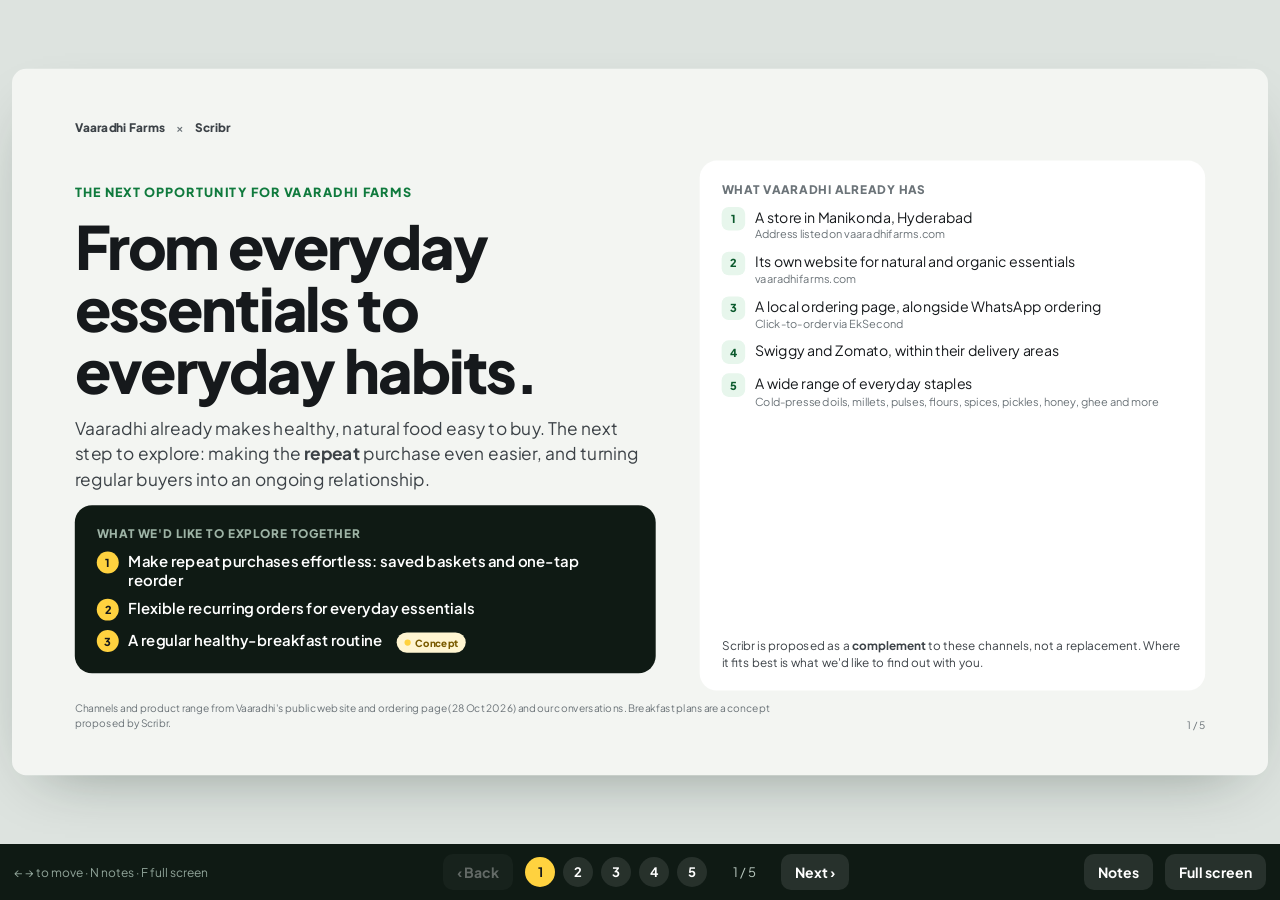
==== slides.html @ 8c6b2f8d "Phase 6: five-slide presentation - slides.html: five slides (next opportunity, repeat ordering, brea" ====
<!doctype html>
<html lang="en">
<head>
<meta charset="utf-8">
<meta name="viewport" content="width=device-width, initial-scale=1">
<meta name="robots" content="noindex, nofollow">
<title>Scribr × Vaaradhi Farms · Discussion</title>
<link rel="preconnect" href="https://fonts.googleapis.com">
<link rel="preconnect" href="https://fonts.gstatic.com" crossorigin>
<link rel="stylesheet" href="https://fonts.googleapis.com/css2?family=Plus+Jakarta+Sans:wght@400;500;600;700;800&display=swap">
<style>
:root{
  --brand:#0F7A3D; --brand-2:#139A4E; --brand-soft:#E7F6EC; --brand-ink:#0B5A2D;
  --ink:#16191C; --ink-2:#3C4247; --muted:#6B7378; --line:#E3E7EA; --bg:#F3F5F2; --card:#FFFFFF;
  --yellow:#FFD23F; --yellow-soft:#FFF5D1; --amber:#7A5B00; --dark:#0F1A14; --grey-soft:#ECEEF0;
  --ui:"Plus Jakarta Sans", system-ui, -apple-system, "Segoe UI", Roboto, sans-serif;
  color-scheme:light;
}
*{box-sizing:border-box}
html,body{margin:0;height:100%}
body{background:#DDE3DF;color:var(--ink);font-family:var(--ui);-webkit-font-smoothing:antialiased;overflow:hidden}
button{font:inherit;cursor:pointer}
button:focus-visible,a:focus-visible{outline:3px solid var(--brand-2);outline-offset:2px}

/* stage: designed at 1600 x 900 and scaled to fit the window */
.viewport{position:fixed;inset:0 0 56px 0;overflow:hidden}
/* centred from its midpoint, then scaled, so it fits windows smaller than the 1600x900 design */
.stage{width:1600px;height:900px;position:absolute;left:50%;top:50%;transform-origin:center center}
.slide{position:absolute;inset:0;background:var(--bg);border-radius:18px;overflow:hidden;padding:64px 80px 56px;display:none;flex-direction:column;box-shadow:0 30px 80px -40px rgba(10,30,20,.45)}
.slide.on{display:flex}
.slide h1,.slide h2{margin:0;letter-spacing:-.03em;line-height:1.04}
.slide h1{font-size:76px;font-weight:800}
.slide h2{font-size:52px;font-weight:800}
.eyebrow{font-size:16px;font-weight:800;letter-spacing:.08em;text-transform:uppercase;color:var(--brand)}
.lede{font-size:22px;line-height:1.5;color:var(--ink-2);margin:18px 0 0;max-width:60ch}
.foot{margin-top:auto;padding-top:14px;display:flex;justify-content:space-between;align-items:flex-end;gap:20px;font-size:13px;color:var(--muted)}
.foot .src{max-width:90ch;line-height:1.45}
.brandrow{display:flex;align-items:center;gap:14px;font-weight:800;font-size:15px;color:var(--ink-2)}
.brandrow img{height:34px;width:auto}
.brandrow .x{color:var(--muted);font-weight:600}

/* labels that separate what is working, sample and proposed */
.legend{display:flex;gap:8px;flex-wrap:wrap}
.lab{display:inline-flex;align-items:center;gap:6px;font-size:12.5px;font-weight:800;padding:5px 10px;border-radius:999px;white-space:nowrap}
.lab::before{content:"";width:8px;height:8px;border-radius:50%}
.lab.work{background:var(--brand-soft);color:var(--brand-ink)} .lab.work::before{background:var(--brand)}
.lab.sample{background:var(--grey-soft);color:#4B5359} .lab.sample::before{background:#8A9196}
.lab.prop{background:var(--yellow-soft);color:var(--amber)} .lab.prop::before{background:var(--yellow)}

/* phone screenshots */
.phones{display:flex;gap:26px;align-items:flex-start}
.ph{margin:0;display:flex;flex-direction:column;gap:12px;align-items:center}
.ph .frame{background:#0E1110;border-radius:34px;padding:8px;box-shadow:0 24px 50px -28px rgba(10,20,14,.6)}
.ph img{display:block;border-radius:27px;background:#fff}
.ph figcaption{text-align:center;max-width:250px}
.ph figcaption b{display:block;font-size:17px;font-weight:800}
.ph figcaption span{font-size:14px;color:var(--ink-2);line-height:1.4}

/* slide 1 */
.s1{display:grid;grid-template-columns:1.15fr 1fr;gap:56px;margin-top:34px;flex:1;min-height:0}
.has{background:var(--card);border-radius:22px;padding:26px 28px;display:flex;flex-direction:column;gap:14px}
.has h3,.opp h3{margin:0;font-size:15px;font-weight:800;letter-spacing:.07em;text-transform:uppercase;color:var(--muted)}
.has ul{margin:0;padding:0;list-style:none;display:flex;flex-direction:column;gap:12px}
.has li{display:flex;gap:12px;font-size:18px;line-height:1.4}
.has li i{flex:none;width:30px;height:30px;border-radius:9px;background:var(--brand-soft);color:var(--brand-ink);display:grid;place-items:center;font-style:normal;font-weight:800;font-size:14px}
.has small{display:block;color:var(--muted);font-size:14px}
.opp{background:var(--dark);color:#fff;border-radius:22px;padding:26px 28px;display:flex;flex-direction:column;gap:14px;margin-top:16px}
.opp h3{color:#9DB3A5}
.opp ol{margin:0;padding:0;list-style:none;display:flex;flex-direction:column;gap:12px;counter-reset:o}
.opp li{counter-increment:o;display:flex;gap:12px;align-items:baseline;font-size:19px;font-weight:600}
.opp li::before{content:counter(o);flex:none;width:28px;height:28px;border-radius:50%;background:var(--yellow);color:var(--ink);display:grid;place-items:center;font-weight:800;font-size:14px}
.opp li .lab{margin-left:6px}

/* slide 2 + 4 */
.s2{display:grid;grid-template-columns:330px 1fr;gap:44px;margin-top:30px;flex:1;min-height:0}
.points{display:flex;flex-direction:column;gap:18px}
.pt b{display:block;font-size:20px;font-weight:800}
.pt span{font-size:16.5px;color:var(--ink-2);line-height:1.45}
.split{display:grid;grid-template-columns:1fr;gap:10px;margin-top:4px}
.split div{border-radius:16px;padding:12px 16px;font-size:15px;line-height:1.4}
.split b{display:block;font-size:16.5px;margin-bottom:4px}
.split .conf{background:var(--brand-soft);color:var(--brand-ink)}
.split .intr{background:var(--yellow-soft);color:var(--amber)}

/* slide 3 */
.s3{display:grid;grid-template-columns:1fr 580px;gap:40px;margin-top:28px;flex:1;min-height:0}
.concepts{display:grid;grid-template-columns:1fr 1fr;gap:14px}
.cc{background:var(--card);border-radius:20px;padding:20px 22px;display:flex;flex-direction:column;gap:8px}
.cc b{font-size:22px;font-weight:800;letter-spacing:-.01em}
.cc p{margin:0;font-size:16px;color:var(--ink-2);line-height:1.4}
.cc .chips{display:flex;gap:6px;flex-wrap:wrap;margin-top:auto}
.chip{font-size:12.5px;font-weight:800;padding:4px 9px;border-radius:999px;background:var(--brand-soft);color:var(--brand-ink)}
.chip.b{background:#EAF1FF;color:#2563EB}
.tbc{margin-top:16px;background:var(--yellow-soft);border-radius:18px;padding:16px 20px}
.tbc > b{display:block;font-size:15px;color:var(--amber);font-weight:800;margin-bottom:8px}
.tbc .chips{display:flex;gap:6px;flex-wrap:wrap}
.tbc .chip{background:#fff;color:var(--amber)}
.tbc p{margin:10px 0 0;font-size:15px;color:#5C4A12;line-height:1.45}

/* slide 5 */
.s5{display:grid;grid-template-columns:1fr 1fr;gap:36px;margin-top:28px}
.pilot{background:var(--card);border-radius:22px;padding:24px 26px;display:flex;flex-direction:column;gap:16px}
.size{display:flex;gap:12px;align-items:stretch}
.size div{flex:1;background:var(--yellow-soft);border-radius:16px;padding:14px 16px}
.size b{display:block;font-size:34px;font-weight:800;letter-spacing:-.02em;color:var(--ink)}
.size span{font-size:14px;color:var(--amber);font-weight:700}
.steps{margin:0;padding:0;list-style:none;display:grid;grid-template-columns:1fr 1fr;gap:10px}
.steps li{background:var(--bg);border-radius:14px;padding:12px 14px;font-size:15px;line-height:1.4}
.steps li b{display:block;font-size:16px;margin-bottom:2px}
.measure{background:var(--card);border-radius:22px;padding:24px 26px}
.measure ul{margin:12px 0 0;padding:0;list-style:none;display:grid;grid-template-columns:1fr 1fr;gap:10px 18px}
.measure li{font-size:17px;display:flex;gap:10px;align-items:baseline}
.measure li::before{content:"";flex:none;width:9px;height:9px;border-radius:3px;background:var(--brand);transform:translateY(-2px)}
.measure h3{margin:0;font-size:15px;font-weight:800;letter-spacing:.07em;text-transform:uppercase;color:var(--muted)}
.ask{margin-top:24px;background:var(--dark);color:#fff;border-radius:22px;padding:26px 30px;display:flex;justify-content:space-between;align-items:center;gap:30px}
.ask p{margin:0;font-size:27px;font-weight:700;line-height:1.3;letter-spacing:-.01em;max-width:44ch}
.ask .who{flex:none;text-align:right;font-size:15px;color:#B9C8BF;line-height:1.5}
.ask .who b{display:block;color:#fff;font-size:18px}

/* controls */
.controls{position:fixed;left:0;right:0;bottom:0;height:56px;display:flex;align-items:center;justify-content:center;gap:12px;background:#0F1A14;color:#fff;padding:0 14px}
.controls button{background:rgba(255,255,255,.1);color:#fff;border:0;border-radius:10px;padding:9px 14px;font-weight:700;font-size:14px}
.controls button:disabled{opacity:.35;cursor:default}
.dots{display:flex;gap:8px}
.dots button{width:30px;height:30px;padding:0;border-radius:50%;font-size:13px}
.dots button[aria-current="true"]{background:var(--yellow);color:var(--ink)}
.count{font-size:13px;color:#B9C8BF;min-width:50px;text-align:center}
.spacer{flex:1}
.hint{font-size:12px;color:#8FA398}

/* presenter notes */
.notes{display:none}
.notespanel{position:fixed;right:14px;bottom:70px;width:min(460px,calc(100vw - 28px));max-height:calc(100vh - 100px);overflow:auto;background:#fff;color:var(--ink);border-radius:16px;padding:18px 20px;box-shadow:0 24px 60px -20px rgba(0,0,0,.5);font-size:14.5px;line-height:1.5;z-index:10}
.notespanel h4{margin:0 0 8px;font-size:12px;letter-spacing:.08em;text-transform:uppercase;color:var(--muted)}
.notespanel ul{margin:0;padding-left:18px;display:flex;flex-direction:column;gap:6px}
@media (prefers-reduced-motion: reduce){*{transition:none!important;animation:none!important}}
</style>
</head>
<body>
<div class="viewport" id="viewport"><div class="stage" id="stage">

<!-- ============ 1 ============ -->
<section class="slide" data-title="The next opportunity for Vaaradhi Farms" aria-label="Slide 1">
  <div class="brandrow" data-brand><span data-logo>Vaaradhi Farms</span><span class="x">×</span><span>Scribr</span></div>
  <div class="s1">
    <div>
      <div class="eyebrow" style="margin-top:30px">The next opportunity for Vaaradhi Farms</div>
      <h1 style="margin-top:18px">From everyday essentials to everyday habits.</h1>
      <p class="lede">Vaaradhi already makes healthy, natural food easy to buy. The next step to explore: making the <b>repeat</b> purchase even easier, and turning regular buyers into an ongoing relationship.</p>
      <div class="opp">
        <h3>What we'd like to explore together</h3>
        <ol>
          <li>Make repeat purchases effortless: saved baskets and one-tap reorder</li>
          <li>Flexible recurring orders for everyday essentials</li>
          <li>A regular healthy-breakfast routine <span class="lab prop">Concept</span></li>
        </ol>
      </div>
    </div>
    <div class="has">
      <h3>What Vaaradhi already has</h3>
      <ul>
        <li><i>1</i><div>A store in Manikonda, Hyderabad<small>Address listed on vaaradhifarms.com</small></div></li>
        <li><i>2</i><div>Its own website for natural and organic essentials<small>vaaradhifarms.com</small></div></li>
        <li><i>3</i><div>A local ordering page, alongside WhatsApp ordering<small>Click-to-order via EkSecond</small></div></li>
        <li><i>4</i><div>Swiggy and Zomato, within their delivery areas</div></li>
        <li><i>5</i><div>A wide range of everyday staples<small>Cold-pressed oils, millets, pulses, flours, spices, pickles, honey, ghee and more</small></div></li>
      </ul>
      <p style="margin:auto 0 0;font-size:15px;color:var(--ink-2);line-height:1.45">Scribr is proposed as a <b>complement</b> to these channels, not a replacement. Where it fits best is what we'd like to find out with you.</p>
    </div>
  </div>
  <div class="foot"><span class="src">Channels and product range from Vaaradhi's public website and ordering page (28 Oct 2026) and our conversations. Breakfast plans are a concept proposed by Scribr.</span><span>1 / 5</span></div>
  <aside class="notes"><ul>
    <li>Open by acknowledging what Vaaradhi has built: store, website, ordering page, WhatsApp, Swiggy and Zomato.</li>
    <li>Position Scribr as an add-on for <b>repeat</b> buying. Don't criticise any existing channel.</li>
    <li>Say the breakfast idea is ours, to be validated with them. Ask early: "Do customers ask for regular breakfast today?"</li>
  </ul></aside>
</section>

<!-- ============ 2 ============ -->
<section class="slide" data-title="Make repeat ordering effortless" aria-label="Slide 2">
  <div style="display:flex;justify-content:space-between;align-items:flex-start;gap:20px">
    <div><div class="eyebrow">Customer experience</div><h2 style="margin-top:12px">Make repeat ordering effortless.</h2></div>
    <div class="legend"><span class="lab work">Working in the demo</span><span class="lab sample">Sample data</span></div>
  </div>
  <div class="s2">
    <div class="points">
      <div class="pt"><b>Shop the real catalogue</b><span>50 Vaaradhi products with names and prices from its ordering page, plus search and categories.</span></div>
      <div class="pt"><b>Save a basket, reorder in one tap</b><span>Customers save their usual basket or repeat a past order, and change quantities before checkout.</span></div>
      <div class="pt"><b>Flexible recurring orders</b><span>Daily, alternate days, chosen weekdays, weekly or every 2 weeks, for eligible essentials.</span></div>
      <div class="pt"><b>Customers stay in control</b><span>Skip a date, pause, change quantity or cancel. Changes close at a cutoff the evening before (9 PM, provisional).</span></div>
    </div>
    <div class="phones">
      <figure class="ph"><div class="frame"><img src="assets/slides/c-home.png" width="230" height="498" alt="Customer home screen with Healthy Meal Plans, Shop Groceries and Order Again"></div><figcaption><b>Home</b><span>Shop, order again, or explore breakfast</span></figcaption></figure>
      <figure class="ph"><div class="frame"><img src="assets/slides/c-baskets.png" width="230" height="498" alt="Saved baskets and previous orders with reorder buttons"></div><figcaption><b>Order again</b><span>Saved baskets and one-tap reorder</span></figcaption></figure>
      <figure class="ph"><div class="frame"><img src="assets/slides/c-subscribe.png" width="230" height="498" alt="Subscribing to eggs on selected days"></div><figcaption><b>Subscribe</b><span>Pick the days, quantity and start date</span></figcaption></figure>
      <figure class="ph"><div class="frame"><img src="assets/slides/c-manage.png" width="230" height="498" alt="Managing a plan: upcoming deliveries with skip, and plan changes"></div><figcaption><b>Manage</b><span>Skip a date, pause, change or cancel</span></figcaption></figure>
    </div>
  </div>
  <div class="foot"><span class="src">Screens from the working demo. Prices are Vaaradhi's displayed EkSecond prices (captured 28 Oct 2026, not synchronised). Customers, orders and wallet balances are sample data. No payments are processed.</span><span>2 / 5</span></div>
  <aside class="notes"><ul>
    <li>Switch to the live demo here: Shop → ADD → Save basket → Orders → Add all to cart.</li>
    <li>Then subscribe to eggs on Mon, Wed, Fri and open Manage to skip one date.</li>
    <li>Ask: "Which products do your customers reorder most?" and "Would they want a weekly basket?"</li>
  </ul></aside>
</section>

<!-- ============ 3 ============ -->
<section class="slide" data-title="Explore recurring healthy breakfast" aria-label="Slide 3">
  <div style="display:flex;justify-content:space-between;align-items:flex-start;gap:20px">
    <div><div class="eyebrow">A concept proposed by Scribr</div><h2 style="margin-top:12px">What if healthy breakfast became a routine?</h2></div>
    <div class="legend"><span class="lab prop">Proposed concepts</span><span class="lab work">Interest form works in the demo</span></div>
  </div>
  <div class="s3">
    <div>
      <div class="concepts" id="concepts"></div>
      <div class="tbc"><b>To be confirmed with Vaaradhi Farms before anything is offered</b>
        <div class="chips"><span class="chip">Menu</span><span class="chip">Price</span><span class="chip">Portion size</span><span class="chip">Ingredients and allergens</span><span class="chip">Delivery or pickup</span><span class="chip">Availability and kitchen capacity</span></div>
        <p>In the demo, customers can share preferred days, servings and a delivery or pickup preference. It is an <b>expression of interest only</b>: no order, no payment and no commitment from Vaaradhi.</p></div>
    </div>
    <div class="phones" style="gap:20px">
      <figure class="ph"><div class="frame"><img src="assets/slides/c-meals.png" width="250" height="541" alt="Healthy Meal Plans concept preview with four plans"></div><figcaption><b>Concept preview</b><span>Four plan ideas</span></figcaption></figure>
      <figure class="ph"><div class="frame"><img src="assets/slides/c-meal-prefs.png" width="250" height="541" alt="Sharing preferred days and servings for Workday Breakfast"></div><figcaption><b>Share preferences</b><span>Days, servings, delivery or pickup</span></figcaption></figure>
    </div>
  </div>
  <div class="foot"><span class="src">Concepts and their default days and serving ranges come from the demo's plan configuration. No dishes, prices, nutrition claims or demand figures are shown, because none have been confirmed.</span><span>3 / 5</span></div>
  <aside class="notes"><ul>
    <li>Be explicit: these are our ideas. Ask what Vaaradhi's breakfast offering is today, if any.</li>
    <li>Demo: Healthy Meal Plans → Share my preferences → submit, then show it on the Vaaradhi side.</li>
    <li>Discovery: which items could be made consistently, daily serving limits, delivery or pickup, cutoff time.</li>
  </ul></aside>
</section>

<!-- ============ 4 ============ -->
<section class="slide" data-title="Make recurring orders manageable" aria-label="Slide 4">
  <div style="display:flex;justify-content:space-between;align-items:flex-start;gap:20px">
    <div><div class="eyebrow">Merchant experience</div><h2 style="margin-top:12px">Make recurring orders manageable.</h2></div>
    <div class="legend"><span class="lab work">Working in the demo</span><span class="lab sample">Sample data · simulated figures</span></div>
  </div>
  <div class="s2" style="grid-template-columns:350px 1fr">
    <div class="points">
      <div class="pt"><b>One view of orders</b><span>One-time orders and tomorrow's recurring deliveries, filtered by type, date and status.</span></div>
      <div class="pt"><b>Tomorrow's preparation</b><span>Exact quantities per product, split into plan and one-time, with every customer skip, pause and change listed.</span></div>
      <div class="pt"><b>Plans, with dates</b><span>Active, paused, changing and ended plans. Changes show when they start; past orders are never rewritten.</span></div>
      <div class="split">
        <div class="conf"><b>Confirmed orders</b>Paid one-time orders and recurring grocery deliveries. Counted in Orders, Tomorrow and the run.</div>
        <div class="intr"><b>Breakfast interest</b>Proposed demand only. Shown separately and never counted as orders or revenue.</div>
      </div>
    </div>
    <div class="phones" style="gap:20px">
      <figure class="ph"><div class="frame"><img src="assets/slides/m-orders.png" width="212" height="459" alt="Merchant orders with one-time and recurring filters"></div><figcaption><b>Orders</b><span>One-time and recurring</span></figcaption></figure>
      <figure class="ph"><div class="frame"><img src="assets/slides/m-tomorrow.png" width="212" height="459" alt="Tomorrow's prep sheet and customer changes"></div><figcaption><b>Tomorrow</b><span>Prep sheet and changes</span></figcaption></figure>
      <figure class="ph"><div class="frame"><img src="assets/slides/m-plans.png" width="212" height="459" alt="Plans with upcoming changes and effective dates"></div><figcaption><b>Plans</b><span>Changes and their dates</span></figcaption></figure>
      <figure class="ph"><div class="frame"><img src="assets/slides/m-interest.png" width="212" height="459" alt="Breakfast plan interest, labelled as proposed demand"></div><figcaption><b>Breakfast interest</b><span>Kept apart from orders</span></figcaption></figure>
    </div>
  </div>
  <div class="foot"><span class="src">Customers, orders, plans and figures on these screens are sample data in the prototype, not Vaaradhi's business results. Earnings and settlements in the demo are simulated; no payment or messaging service is connected.</span><span>4 / 5</span></div>
  <aside class="notes"><ul>
    <li>Demo: Vaaradhi → Tomorrow (prep sheet), then Demo controls → Skip past 9 PM, then Open delivery run.</li>
    <li>Point out the split: confirmed orders vs breakfast interest.</li>
    <li>Ask: "How do you plan tomorrow's preparation today? What goes wrong most often?"</li>
  </ul></aside>
</section>

<!-- ============ 5 ============ -->
<section class="slide" data-title="Start small, learn, and expand" aria-label="Slide 5">
  <div style="display:flex;justify-content:space-between;align-items:flex-start;gap:20px">
    <div><div class="eyebrow">A possible next step</div><h2 style="margin-top:12px">Start small, learn, and expand.</h2></div>
    <div class="legend"><span class="lab prop">Proposal for discussion</span></div>
  </div>
  <div class="s5">
    <div class="pilot">
      <div class="size"><div><b>20–30</b><span>customers</span></div><div><b>2–4</b><span>weeks</span></div></div>
      <p style="margin:-4px 0 0;font-size:14.5px;color:var(--amber);font-weight:700">Illustrative starting point: a proposal, not a forecast or a commitment. Subject to operational feasibility and commercial terms agreed with Vaaradhi.</p>
      <ol class="steps">
        <li><b>1 · Agree the scope</b>Products, cutoff time, delivery or pickup, and whether to test breakfast</li>
        <li><b>2 · Set up</b>Catalogue, eligible plans and any confirmed breakfast details</li>
        <li><b>3 · Run alongside</b>Existing channels continue unchanged</li>
        <li><b>4 · Review together</b>Decide whether to continue, change or stop</li>
      </ol>
    </div>
    <div class="measure">
      <h3>What we'd measure together</h3>
      <ul>
        <li>Customer sign-ups</li><li>Paid and completed orders</li>
        <li>Repeat participation</li><li>On-time fulfilment</li>
        <li>Contribution margin</li><li>Food waste, where measurable</li>
        <li>Customer feedback</li>
      </ul>
      <p style="margin:18px 0 0;font-size:15px;color:var(--ink-2);line-height:1.5">We'd agree the measures and a baseline from today's operations before the pilot starts, so the review is about evidence rather than opinion.</p>
    </div>
  </div>
  <div class="ask"><p>Could we explore a small pilot to see whether recurring healthy-breakfast orders and easier repeat purchases are valuable for Vaaradhi?</p>
    <div class="who"><b>Nikhil Reddy Sagili</b>Scribr</div></div>
  <div class="foot"><span class="src">No results are promised. The pilot would show whether this is worthwhile, using numbers we agree on beforehand.</span><span>5 / 5</span></div>
  <aside class="notes"><ul>
    <li>Low-pressure ask: a follow-up discovery meeting, not a decision today.</li>
    <li>Walk through docs/discovery-questions.md and note the answers.</li>
    <li>Agree who to talk to about kitchen capacity, delivery and payments.</li>
  </ul></aside>
</section>

</div></div>

<div class="notespanel" id="notes" hidden><h4>Presenter notes</h4><div id="notesBody"></div></div>

<nav class="controls" aria-label="Slide controls">
  <span class="hint">← → to move · N notes · F full screen</span><span class="spacer"></span>
  <button id="prev" aria-label="Previous slide">‹ Back</button>
  <div class="dots" id="dots"></div>
  <span class="count" id="count" aria-live="polite">1 / 5</span>
  <button id="next" aria-label="Next slide">Next ›</button>
  <span class="spacer"></span>
  <button id="notesBtn" aria-pressed="false">Notes</button>
  <button id="fsBtn">Full screen</button>
</nav>

<script src="data/config.js"></script>
<script src="data/plans.js"></script>
<script>
(function(){
  const slides = [...document.querySelectorAll('.slide')], N = slides.length;
  const stage = document.getElementById('stage'), vp = document.getElementById('viewport');
  const dots = document.getElementById('dots'), count = document.getElementById('count');
  const notes = document.getElementById('notes'), notesBody = document.getElementById('notesBody'), notesBtn = document.getElementById('notesBtn');
  let i = 0;

  // Vaaradhi logo only when the local meeting copy enables brand assets.
  const cfg = window.DEMO_CONFIG || {};
  if (cfg.assetMode === 'brand' && cfg.brandAssets && cfg.brandAssets.logo){
    document.querySelectorAll('[data-logo]').forEach(el => el.innerHTML = `<img src="${cfg.brandAssets.logo}" alt="Vaaradhi Farms">`);
  }

  // Slide 3 concepts come straight from data/plans.js.
  const MP = window.MEAL_PLANS;
  const sched = p => p.schedule === 'weekdays' ? 'Weekdays' : p.schedule === 'weekly' ? 'Once a week' : 'Customer chooses the days';
  const serv = p => p.servingsOptions.length > 1 ? `${p.servingsOptions[0]}–${p.servingsOptions[p.servingsOptions.length - 1]} servings` : `${p.servingsOptions[0]} serving`;
  document.getElementById('concepts').innerHTML = MP ? MP.plans.map(p => `<div class="cc"><b>${p.name}</b><p>${p.summary}</p><div class="chips"><span class="chip">${sched(p)}</span><span class="chip b">${serv(p)}</span></div></div>`).join('') : '';

  dots.innerHTML = slides.map((s, k) => `<button data-k="${k}" aria-label="Slide ${k + 1}: ${s.dataset.title}">${k + 1}</button>`).join('');

  function fit(){
    const w = vp.clientWidth, h = vp.clientHeight, sc = Math.min((w - 24) / 1600, (h - 24) / 900);
    stage.style.transform = `translate(-50%, -50%) scale(${Math.max(sc, 0.1)})`;
  }
  function go(k, push = true){
    i = Math.max(0, Math.min(N - 1, k));
    slides.forEach((s, n) => s.classList.toggle('on', n === i));
    dots.querySelectorAll('button').forEach((b, n) => b.setAttribute('aria-current', String(n === i)));
    count.textContent = `${i + 1} / ${N}`;
    document.getElementById('prev').disabled = i === 0;
    document.getElementById('next').disabled = i === N - 1;
    notesBody.innerHTML = slides[i].querySelector('.notes').innerHTML;
    document.title = `${i + 1}. ${slides[i].dataset.title} · Scribr × Vaaradhi Farms`;
    if (push && location.hash !== '#' + (i + 1)) history.replaceState(null, '', '#' + (i + 1));
  }
  const toggleNotes = () => { notes.hidden = !notes.hidden; notesBtn.setAttribute('aria-pressed', String(!notes.hidden)); };
  const fullscreen = () => { if (!document.fullscreenElement) document.documentElement.requestFullscreen && document.documentElement.requestFullscreen().catch(() => {}); else document.exitFullscreen(); };

  document.getElementById('prev').onclick = () => go(i - 1);
  document.getElementById('next').onclick = () => go(i + 1);
  dots.onclick = e => { const b = e.target.closest('button'); if (b) go(+b.dataset.k); };
  notesBtn.onclick = toggleNotes;
  document.getElementById('fsBtn').onclick = fullscreen;
  document.addEventListener('keydown', e => {
    if (e.altKey || e.ctrlKey || e.metaKey) return;
    if (['ArrowRight','PageDown',' '].includes(e.key)){ e.preventDefault(); go(i + 1); }
    else if (['ArrowLeft','PageUp'].includes(e.key)){ e.preventDefault(); go(i - 1); }
    else if (e.key === 'Home') go(0);
    else if (e.key === 'End') go(N - 1);
    else if (e.key === 'n' || e.key === 'N') toggleNotes();
    else if (e.key === 'f' || e.key === 'F') fullscreen();
  });
  addEventListener('resize', fit);
  if ('ResizeObserver' in window) new ResizeObserver(fit).observe(vp);   // also refits on full screen and window snapping
  addEventListener('hashchange', () => go((parseInt(location.hash.slice(1), 10) || 1) - 1, false));
  window.__slides = {go, get index(){ return i; }, count:N, fit};
  fit(); go((parseInt(location.hash.slice(1), 10) || 1) - 1, false);
  if ('serviceWorker' in navigator && location.protocol.startsWith('http')) navigator.serviceWorker.register('sw.js').catch(() => {});
})();
</script>
</body>
</html>
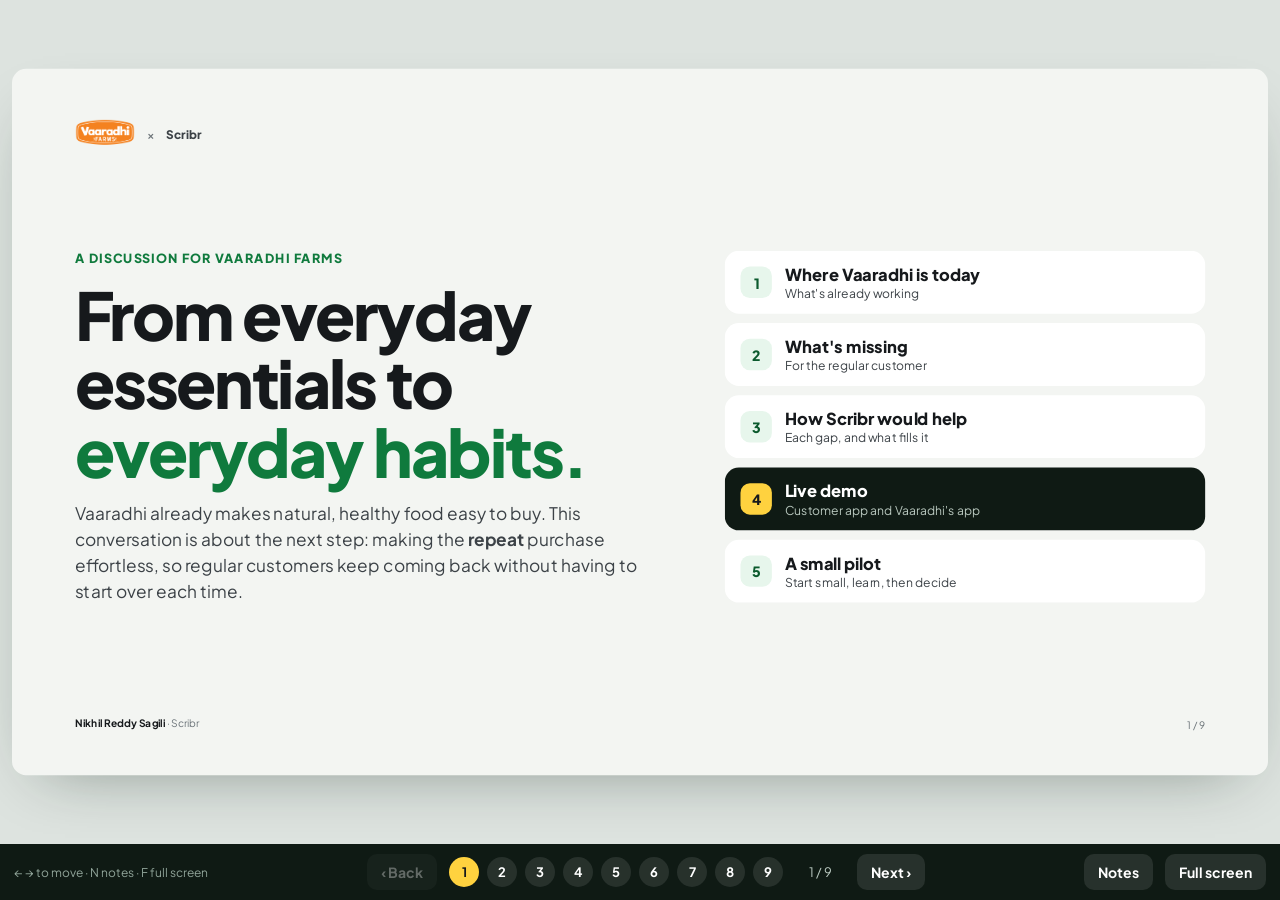
==== commit fdb60bb5: "Show Vaaradhi's logo in the public demo; 9-slide presentation - data/config.js: brand mode with img/" ====
--- a/slides.html
+++ b/slides.html
@@ -40,7 +40,7 @@
 .brandrow .x{color:var(--muted);font-weight:600}
 
 /* labels that separate what is working, sample and proposed */
-.legend{display:flex;gap:8px;flex-wrap:wrap}
+.legend{display:flex;gap:8px;flex-wrap:wrap;justify-content:flex-end;flex:none;max-width:520px}
 .lab{display:inline-flex;align-items:center;gap:6px;font-size:12.5px;font-weight:800;padding:5px 10px;border-radius:999px;white-space:nowrap}
 .lab::before{content:"";width:8px;height:8px;border-radius:50%}
 .lab.work{background:var(--brand-soft);color:var(--brand-ink)} .lab.work::before{background:var(--brand)}
@@ -117,6 +117,63 @@
 .ask .who{flex:none;text-align:right;font-size:15px;color:#B9C8BF;line-height:1.5}
 .ask .who b{display:block;color:#fff;font-size:18px}
 
+/* opening slides */
+.slide h1.big{font-size:84px;max-width:15ch;margin-top:18px}
+.slide h1 em,.slide h2 em.hl{font-style:normal;color:var(--brand)}
+.t1{display:grid;grid-template-columns:1.25fr 1fr;gap:64px;align-items:center;flex:1;min-height:0}
+.agenda{margin:0;padding:0;list-style:none;counter-reset:a;display:flex;flex-direction:column;gap:12px}
+.agenda li{counter-increment:a;background:var(--card);border-radius:18px;padding:16px 20px 16px 76px;position:relative}
+.agenda li::before{content:counter(a);position:absolute;left:20px;top:50%;transform:translateY(-50%);width:40px;height:40px;border-radius:12px;background:var(--brand-soft);color:var(--brand-ink);display:grid;place-items:center;font-weight:800;font-size:18px}
+.agenda li:nth-child(4){background:var(--dark);color:#fff}
+.agenda li:nth-child(4)::before{background:var(--yellow);color:var(--ink)}
+.agenda li:nth-child(4) span{color:#B9C8BF}
+.agenda b{display:block;font-size:21px;font-weight:800}
+.agenda span{font-size:15.5px;color:var(--ink-2)}
+.chans{display:grid;grid-template-columns:repeat(4,1fr);gap:18px;margin-top:40px;min-height:330px}
+.ch{background:var(--card);border-radius:22px;padding:24px 24px 20px;display:flex;flex-direction:column;gap:10px}
+.ch i{width:42px;height:42px;border-radius:13px;background:var(--brand);color:#fff;display:grid;place-items:center;font-style:normal;font-weight:800;font-size:18px}
+.ch b{font-size:23px;font-weight:800;letter-spacing:-.01em}
+.ch p{margin:0;font-size:17px;line-height:1.45;color:var(--ink-2)}
+.ch small{margin-top:auto;font-size:13px;color:var(--muted);font-weight:600}
+.base{margin-top:26px;background:var(--dark);color:#fff;border-radius:22px;padding:24px 28px}
+.base h3{margin:0 0 14px;font-size:15px;font-weight:800;letter-spacing:.07em;text-transform:uppercase;color:#9DB3A5}
+.basel{display:grid;grid-template-columns:repeat(3,1fr);gap:24px}
+.basel div{border-left:4px solid var(--yellow);padding-left:16px}
+.basel b{display:block;font-size:23px;font-weight:800}
+.basel span{font-size:17px;color:#C9D6CE;line-height:1.4}
+.gaps{display:grid;grid-template-columns:1.3fr 1fr;gap:28px;margin-top:34px;align-items:start}
+.seen{display:grid;grid-template-columns:1fr 1fr;gap:16px;align-content:start}
+.gp{background:var(--card);border-radius:20px;padding:26px 24px;min-height:190px;display:flex;gap:14px;box-shadow:inset 4px 0 0 var(--brand)}
+.gp i{flex:none;width:34px;height:34px;border-radius:10px;background:var(--brand-soft);color:var(--brand-ink);display:grid;place-items:center;font-style:normal;font-weight:800}
+.gp b{display:block;font-size:20px;font-weight:800;line-height:1.25;margin-bottom:6px}
+.gp span{font-size:16px;line-height:1.45;color:var(--ink-2)}
+.ask2{background:var(--yellow-soft);border-radius:22px;padding:26px 28px 28px}
+.ask2 ul{gap:16px!important}
+.ask2 h3{margin:0 0 14px;font-size:15px;font-weight:800;letter-spacing:.07em;text-transform:uppercase;color:var(--amber)}
+.ask2 ul{margin:0;padding:0;list-style:none;display:flex;flex-direction:column;gap:12px}
+.ask2 li{font-size:18px;line-height:1.4;font-weight:600;color:#3D3210;display:flex;gap:12px}
+.ask2 li::before{content:"?";flex:none;width:26px;height:26px;border-radius:50%;background:var(--yellow);color:var(--ink);display:grid;place-items:center;font-weight:800;font-size:14px}
+.fix{margin-top:28px;background:var(--card);border-radius:22px;padding:10px 26px 12px}
+.fh,.fr{display:grid;grid-template-columns:1fr 34px 1.55fr 1fr 170px;gap:14px;align-items:center}
+.fh{padding:10px 0;font-size:13px;font-weight:800;letter-spacing:.07em;text-transform:uppercase;color:var(--muted);border-bottom:1px solid var(--line)}
+.fr{padding:14px 0;border-bottom:1px solid var(--line);font-size:16.5px;line-height:1.4;color:var(--ink-2)}
+.fr:last-child{border-bottom:0}
+.fr .g{font-weight:700;color:var(--ink)}
+.fr i{font-style:normal;font-size:22px;color:var(--brand);font-weight:800;text-align:center}
+.fr b{color:var(--ink)}
+.fr span:nth-child(4){font-weight:700;color:var(--brand-ink)}
+.fr .lab{justify-self:start}
+.day{display:grid;grid-template-columns:auto 1fr auto;gap:40px;margin-top:26px;flex:1;min-height:0;align-items:start}
+.flow ol{margin:0;padding:0;list-style:none;counter-reset:f;display:flex;flex-direction:column;gap:12px}
+.flow li{counter-increment:f;background:var(--card);border-radius:18px;padding:13px 20px 13px 72px;position:relative}
+.flow li::before{content:counter(f);position:absolute;left:18px;top:16px;width:36px;height:36px;border-radius:50%;background:var(--brand);color:#fff;display:grid;place-items:center;font-weight:800}
+.flow li b{font-size:19px;font-weight:800}
+.flow li > span:last-child{display:block;font-size:16px;color:var(--ink-2);line-height:1.4;margin-top:3px}
+.same{margin:14px 0 0;font-size:16px;font-weight:700;color:var(--brand-ink);background:var(--brand-soft);border-radius:14px;padding:12px 16px}
+.next{margin-top:12px;background:var(--dark);color:#fff;border-radius:16px;padding:14px 18px;display:flex;justify-content:space-between;align-items:center;gap:12px}
+.next b{font-size:19px}
+.next span{font-size:15px;color:var(--yellow);font-weight:700}
+
 /* controls */
 .controls{position:fixed;left:0;right:0;bottom:0;height:56px;display:flex;align-items:center;justify-content:center;gap:12px;background:#0F1A14;color:#fff;padding:0 14px}
 .controls button{background:rgba(255,255,255,.1);color:#fff;border:0;border-radius:10px;padding:9px 14px;font-weight:700;font-size:14px}
@@ -133,51 +190,160 @@
 .notespanel{position:fixed;right:14px;bottom:70px;width:min(460px,calc(100vw - 28px));max-height:calc(100vh - 100px);overflow:auto;background:#fff;color:var(--ink);border-radius:16px;padding:18px 20px;box-shadow:0 24px 60px -20px rgba(0,0,0,.5);font-size:14.5px;line-height:1.5;z-index:10}
 .notespanel h4{margin:0 0 8px;font-size:12px;letter-spacing:.08em;text-transform:uppercase;color:var(--muted)}
 .notespanel ul{margin:0;padding-left:18px;display:flex;flex-direction:column;gap:6px}
+/* export: ?still shows one slide at full size with no controls; printing gives one slide per page */
+html.still .controls,html.still .notespanel{display:none!important}
+html.still .viewport{inset:0}
+html.still .stage{left:0;top:0;transform:none!important}
+html.still .slide{border-radius:0;box-shadow:none}
+@media print{
+  @page{size:1600px 900px;margin:0}
+  html,body{height:auto;overflow:visible;background:#fff;-webkit-print-color-adjust:exact;print-color-adjust:exact}
+  .controls,.notespanel{display:none!important}
+  .viewport{position:static}
+  .stage{position:static;transform:none!important;width:1600px;height:auto}
+  .slide{display:flex!important;position:relative;inset:auto;width:1600px;height:900px;border-radius:0;box-shadow:none;break-after:page;page-break-after:always}
+  .slide:last-child{break-after:auto;page-break-after:auto}
+}
 @media (prefers-reduced-motion: reduce){*{transition:none!important;animation:none!important}}
 </style>
 </head>
 <body>
 <div class="viewport" id="viewport"><div class="stage" id="stage">
 
-<!-- ============ 1 ============ -->
-<section class="slide" data-title="The next opportunity for Vaaradhi Farms" aria-label="Slide 1">
+<!-- ============ 1 · title ============ -->
+<section class="slide" data-title="From everyday essentials to everyday habits" aria-label="Slide 1">
   <div class="brandrow" data-brand><span data-logo>Vaaradhi Farms</span><span class="x">×</span><span>Scribr</span></div>
-  <div class="s1">
+  <div class="t1">
     <div>
-      <div class="eyebrow" style="margin-top:30px">The next opportunity for Vaaradhi Farms</div>
-      <h1 style="margin-top:18px">From everyday essentials to everyday habits.</h1>
-      <p class="lede">Vaaradhi already makes healthy, natural food easy to buy. The next step to explore: making the <b>repeat</b> purchase even easier, and turning regular buyers into an ongoing relationship.</p>
-      <div class="opp">
-        <h3>What we'd like to explore together</h3>
-        <ol>
-          <li>Make repeat purchases effortless: saved baskets and one-tap reorder</li>
-          <li>Flexible recurring orders for everyday essentials</li>
-          <li>A regular healthy-breakfast routine <span class="lab prop">Concept</span></li>
-        </ol>
-      </div>
-    </div>
-    <div class="has">
-      <h3>What Vaaradhi already has</h3>
+      <div class="eyebrow">A discussion for Vaaradhi Farms</div>
+      <h1 class="big">From everyday essentials to <em>everyday habits.</em></h1>
+      <p class="lede">Vaaradhi already makes natural, healthy food easy to buy. This conversation is about the next step: making the <b>repeat</b> purchase effortless, so regular customers keep coming back without having to start over each time.</p>
+    </div>
+    <ol class="agenda">
+      <li><b>Where Vaaradhi is today</b><span>What's already working</span></li>
+      <li><b>What's missing</b><span>For the regular customer</span></li>
+      <li><b>How Scribr would help</b><span>Each gap, and what fills it</span></li>
+      <li><b>Live demo</b><span>Customer app and Vaaradhi's app</span></li>
+      <li><b>A small pilot</b><span>Start small, learn, then decide</span></li>
+    </ol>
+  </div>
+  <div class="foot"><span class="src"><b style="color:var(--ink)">Nikhil Reddy Sagili</b> · Scribr</span><span>1 / 9</span></div>
+  <aside class="notes"><ul>
+    <li>Thank them for their time. Say this will take about 10 minutes, then the demo, then questions.</li>
+    <li>Set the tone: we're here to learn how they work, not to replace anything they use today.</li>
+  </ul></aside>
+</section>
+
+<!-- ============ 2 · today ============ -->
+<section class="slide" data-title="Where Vaaradhi is today" aria-label="Slide 2">
+  <div style="display:flex;justify-content:space-between;align-items:flex-start;gap:20px">
+    <div><div class="eyebrow">Where Vaaradhi is today</div><h2 style="margin-top:12px">A strong base to build on: four ways to buy today.</h2></div>
+  </div>
+  <div class="chans">
+    <div class="ch"><i>1</i><b>The store</b><p>Walk-in shopping in Manikonda, Hyderabad.</p><small>Address listed on vaaradhifarms.com</small></div>
+    <div class="ch"><i>2</i><b>vaaradhifarms.com</b><p>Its own online store for packaged staples: honey, ghee, oils, pickles, millets and snacks, with customer login and order tracking.</p><small>Website, checked 15 Nov 2026</small></div>
+    <div class="ch"><i>3</i><b>Ordering page + WhatsApp</b><p>A click-to-order page with 192 listed items in 18 categories, alongside ordering on WhatsApp, with same-day delivery.</p><small>Ordering page (EkSecond), captured 28 Oct 2026</small></div>
+    <div class="ch"><i>4</i><b>Swiggy and Zomato</b><p>Orders through the delivery apps, within their delivery areas.</p><small>From our conversations</small></div>
+  </div>
+  <div class="base">
+    <h3>What Vaaradhi can build on</h3>
+    <div class="basel">
+      <div><b>A local store</b><span>In Manikonda, that customers can walk into</span></div>
+      <div><b>A wide natural range</b><span>Cold-pressed oils, millets, pulses, flours, spices, pickles, honey, ghee and more</span></div>
+      <div><b>Customers already order online</b><span>On the website, the ordering page and WhatsApp</span></div>
+    </div>
+  </div>
+  <div class="foot"><span class="src">From Vaaradhi's public website (checked 15 Nov 2026), its public ordering page (captured 28 Oct 2026) and our conversations. Scribr is proposed as a complement to these channels, not a replacement.</span><span>2 / 9</span></div>
+  <aside class="notes"><ul>
+    <li>Start with what they've built. Let them correct anything that's out of date.</li>
+    <li>Ask: "Which channel brings most of your regular customers today?"</li>
+  </ul></aside>
+</section>
+
+<!-- ============ 3 · gaps ============ -->
+<section class="slide" data-title="What's missing for the regular customer" aria-label="Slide 3">
+  <div style="display:flex;justify-content:space-between;align-items:flex-start;gap:20px">
+    <div><div class="eyebrow">What's missing</div><h2 style="margin-top:12px;max-width:21ch">Easy to buy once. The <em class="hl">regular customer</em> is the gap.</h2></div>
+    <div class="legend"><span class="lab work">Seen on public channels</span><span class="lab prop">To confirm with you</span></div>
+  </div>
+  <div class="gaps">
+    <div class="seen">
+      <div class="gp"><i>1</i><div><b>No repeat or regular ordering on the website</b><span>We didn't find a subscription, regular delivery or "order again" option on vaaradhifarms.com.</span></div></div>
+      <div class="gp"><i>2</i><div><b>Breakfast isn't on offer online</b><span>We couldn't find prepared breakfast on the website or the ordering page.</span></div></div>
+      <div class="gp"><i>3</i><div><b>Orders arrive in many places</b><span>The store, website, ordering page, WhatsApp, Swiggy and Zomato each take orders separately.</span></div></div>
+      <div class="gp"><i>4</i><div><b>Delivery-app customers order through the apps</b><span>On Swiggy and Zomato, orders come through their apps and only within their delivery areas.</span></div></div>
+    </div>
+    <div class="ask2">
+      <h3>What we'd like to check with you</h3>
       <ul>
-        <li><i>1</i><div>A store in Manikonda, Hyderabad<small>Address listed on vaaradhifarms.com</small></div></li>
-        <li><i>2</i><div>Its own website for natural and organic essentials<small>vaaradhifarms.com</small></div></li>
-        <li><i>3</i><div>A local ordering page, alongside WhatsApp ordering<small>Click-to-order via EkSecond</small></div></li>
-        <li><i>4</i><div>Swiggy and Zomato, within their delivery areas</div></li>
-        <li><i>5</i><div>A wide range of everyday staples<small>Cold-pressed oils, millets, pulses, flours, spices, pickles, honey, ghee and more</small></div></li>
+        <li>Do regular customers send the same order on WhatsApp week after week?</li>
+        <li>How are WhatsApp orders written up for packing and delivery?</li>
+        <li>How is tomorrow's preparation planned, and how much is left over?</li>
+        <li>How do you notice when a regular customer stops ordering?</li>
+        <li>Do customers ask for a regular breakfast?</li>
       </ul>
-      <p style="margin:auto 0 0;font-size:15px;color:var(--ink-2);line-height:1.45">Scribr is proposed as a <b>complement</b> to these channels, not a replacement. Where it fits best is what we'd like to find out with you.</p>
-    </div>
-  </div>
-  <div class="foot"><span class="src">Channels and product range from Vaaradhi's public website and ordering page (28 Oct 2026) and our conversations. Breakfast plans are a concept proposed by Scribr.</span><span>1 / 5</span></div>
-  <aside class="notes"><ul>
-    <li>Open by acknowledging what Vaaradhi has built: store, website, ordering page, WhatsApp, Swiggy and Zomato.</li>
-    <li>Position Scribr as an add-on for <b>repeat</b> buying. Don't criticise any existing channel.</li>
-    <li>Say the breakfast idea is ours, to be validated with them. Ask early: "Do customers ask for regular breakfast today?"</li>
-  </ul></aside>
-</section>
-
-<!-- ============ 2 ============ -->
-<section class="slide" data-title="Make repeat ordering effortless" aria-label="Slide 2">
+    </div>
+  </div>
+  <div class="foot"><span class="src">"Seen on public channels" comes from Vaaradhi's website (checked 15 Nov 2026) and ordering page (captured 28 Oct 2026). We haven't seen Vaaradhi's internal tools or numbers; the questions on the right are to confirm, not assumptions.</span><span>3 / 9</span></div>
+  <aside class="notes"><ul>
+    <li>Present the left side as what we noticed from the outside, and invite correction.</li>
+    <li>Spend time on the questions. Their answers decide which part of the demo to stress: prep → Tomorrow, repeat WhatsApp orders → Order again and Subscribe, breakfast → Breakfast plans.</li>
+    <li>Write the answers into docs/discovery-questions.md.</li>
+  </ul></aside>
+</section>
+
+<!-- ============ 4 · how Scribr helps ============ -->
+<section class="slide" data-title="How Scribr would help" aria-label="Slide 4">
+  <div style="display:flex;justify-content:space-between;align-items:flex-start;gap:20px">
+    <div><div class="eyebrow">How Scribr would help</div><h2 style="margin-top:12px">One place for regular customers, built around Vaaradhi's day.</h2></div>
+    <div class="legend"><span class="lab work">Working in the demo</span><span class="lab prop">Proposed</span></div>
+  </div>
+  <div class="fix">
+    <div class="fh"><span>The gap</span><span></span><span>What Scribr adds</span><span>What Vaaradhi gets</span><span></span></div>
+    <div class="fr"><span class="g">No "order again" on the website</span><i>→</i><span><b>Saved baskets and one-tap "Order again"</b></span><span>Less back-and-forth with customers</span><span class="lab work">Order again</span></div>
+    <div class="fr"><span class="g">No regular delivery on the website</span><i>→</i><span><b>Recurring orders</b>: daily, chosen days or weekly. Customers skip, pause or change before the cutoff</span><span>Repeat orders known in advance</span><span class="lab work">Subscribe</span></div>
+    <div class="fr"><span class="g">Orders arrive in many places</span><i>→</i><span><b>One order list</b> for today and tomorrow, grouped by what to do next</span><span>What needs doing, at a glance</span><span class="lab work">Overview · Orders</span></div>
+    <div class="fr"><span class="g">Next-day preparation to work out</span><i>→</i><span><b>Tomorrow's list locks at the cutoff</b>, with exact quantities per product and a delivery run by area</span><span>Prepare what's been ordered</span><span class="lab work">Tomorrow</span></div>
+    <div class="fr"><span class="g">Breakfast isn't on offer online</span><i>→</i><span><b>Collect interest first</b>, then launch a plan with Vaaradhi's own menu and price</span><span>Test demand before committing the kitchen</span><span class="lab work">Breakfast plans</span></div>
+    <div class="fr"><span class="g">Delivery-app customers order through the apps</span><i>→</i><span><b>An ordering app in Vaaradhi's name</b>, where regular customers order directly</span><span>A direct relationship with regular customers</span><span class="lab prop">Proposed</span></div>
+  </div>
+  <div class="foot"><span class="src">"What Vaaradhi gets" is what each feature is designed to do, not a promised result. A pilot would measure whether it happens. The cutoff (9 PM IST) is provisional.</span><span>4 / 9</span></div>
+  <aside class="notes"><ul>
+    <li>Go row by row and connect each one to what they just told you on the previous slide.</li>
+    <li>Skip rows that don't apply to them.</li>
+    <li>If asked "how much?" or "when?", say you'd like to agree the scope first and come back with a clear answer.</li>
+  </ul></aside>
+</section>
+
+<!-- ============ 5 · a day ============ -->
+<section class="slide" data-title="How a day would run" aria-label="Slide 5">
+  <div style="display:flex;justify-content:space-between;align-items:flex-start;gap:20px">
+    <div><div class="eyebrow">How it fits</div><h2 style="margin-top:12px">Alongside today's channels, a simple daily rhythm.</h2></div>
+    <div class="legend"><span class="lab work">Working in the demo</span><span class="lab sample">Sample data</span></div>
+  </div>
+  <div class="day">
+    <figure class="ph"><div class="frame"><img src="assets/slides/c-shop.png" width="196" height="424" alt="Customer shop with Vaaradhi's products, categories and ADD buttons"></div><figcaption><b>Customer app</b><span>Shop, order again, subscribe</span></figcaption></figure>
+    <div class="flow">
+      <ol>
+        <li><b>During the day</b><span>Customers order for today, or set up and change their regular orders.</span></li>
+        <li><b>9 PM cutoff</b> <span class="lab prop">Provisional</span><span>Tomorrow's list locks. Later changes apply from the next delivery.</span></li>
+        <li><b>Evening and morning</b><span>The prep sheet shows exact quantities, and the delivery run is grouped by area.</span></li>
+        <li><b>Delivery</b><span>Orders are marked delivered, and customers see the status in their app.</span></li>
+      </ol>
+      <p class="same">The store, website, ordering page, WhatsApp, Swiggy and Zomato carry on unchanged.</p>
+      <div class="next"><b>Next: the live demo</b><span>nikhilsagili.github.io/ScribrHQ-Vaaradhi</span></div>
+    </div>
+    <figure class="ph"><div class="frame"><img src="assets/slides/m-overview.png" width="196" height="424" alt="Vaaradhi's overview: what needs attention, quick actions and today's orders"></div><figcaption><b>Vaaradhi's app</b><span>Orders, tomorrow's list, plans</span></figcaption></figure>
+  </div>
+  <div class="foot"><span class="src">Screens from the working demo. Customers, orders and figures are sample data; no payments are processed and no other service is connected.</span><span>5 / 9</span></div>
+  <aside class="notes"><ul>
+    <li>Switch to the live demo here. Show both apps side by side on a laptop, or the customer app on your phone.</li>
+    <li>The next three slides recap the demo; use them if the demo can't be shown, or as a summary afterwards.</li>
+  </ul></aside>
+</section>
+
+<!-- ============ 6 · recap ============ -->
+<section class="slide" data-title="Make repeat ordering effortless" aria-label="Slide 6">
   <div style="display:flex;justify-content:space-between;align-items:flex-start;gap:20px">
     <div><div class="eyebrow">Customer experience</div><h2 style="margin-top:12px">Make repeat ordering effortless.</h2></div>
     <div class="legend"><span class="lab work">Working in the demo</span><span class="lab sample">Sample data</span></div>
@@ -187,7 +353,7 @@
       <div class="pt"><b>Shop the real catalogue</b><span>50 Vaaradhi products with names and prices from its ordering page, plus search and categories.</span></div>
       <div class="pt"><b>Save a basket, reorder in one tap</b><span>Customers save their usual basket or repeat a past order, and change quantities before checkout.</span></div>
       <div class="pt"><b>Flexible recurring orders</b><span>Daily, alternate days, chosen weekdays, weekly or every 2 weeks, for eligible essentials.</span></div>
-      <div class="pt"><b>Customers stay in control</b><span>Skip a date, pause, change quantity or cancel. Changes close at a cutoff the evening before (9 PM, provisional).</span></div>
+      <div class="pt"><b>Customers stay in control</b><span>Skip a date, pause, change quantity or cancel. Changes close at a cutoff the evening before (9 PM IST, provisional).</span></div>
     </div>
     <div class="phones">
       <figure class="ph"><div class="frame"><img src="assets/slides/c-home.png" width="230" height="498" alt="Customer home screen with Healthy Meal Plans, Shop Groceries and Order Again"></div><figcaption><b>Home</b><span>Shop, order again, or explore breakfast</span></figcaption></figure>
@@ -196,7 +362,7 @@
       <figure class="ph"><div class="frame"><img src="assets/slides/c-manage.png" width="230" height="498" alt="Managing a plan: upcoming deliveries with skip, and plan changes"></div><figcaption><b>Manage</b><span>Skip a date, pause, change or cancel</span></figcaption></figure>
     </div>
   </div>
-  <div class="foot"><span class="src">Screens from the working demo. Prices are Vaaradhi's displayed EkSecond prices (captured 28 Oct 2026, not synchronised). Customers, orders and wallet balances are sample data. No payments are processed.</span><span>2 / 5</span></div>
+  <div class="foot"><span class="src">Screens from the working demo. Prices are Vaaradhi's displayed EkSecond prices (captured 28 Oct 2026, not synchronised). Customers, orders and wallet balances are sample data. No payments are processed.</span><span>6 / 9</span></div>
   <aside class="notes"><ul>
     <li>Switch to the live demo here: Shop → ADD → Save basket → Orders → Add all to cart.</li>
     <li>Then subscribe to eggs on Mon, Wed, Fri and open Manage to skip one date.</li>
@@ -204,8 +370,8 @@
   </ul></aside>
 </section>
 
-<!-- ============ 3 ============ -->
-<section class="slide" data-title="Explore recurring healthy breakfast" aria-label="Slide 3">
+<!-- ============ 7 · recap ============ -->
+<section class="slide" data-title="Explore recurring healthy breakfast" aria-label="Slide 7">
   <div style="display:flex;justify-content:space-between;align-items:flex-start;gap:20px">
     <div><div class="eyebrow">A concept proposed by Scribr</div><h2 style="margin-top:12px">What if healthy breakfast became a routine?</h2></div>
     <div class="legend"><span class="lab prop">Proposed concepts</span><span class="lab work">Interest form works in the demo</span></div>
@@ -215,14 +381,14 @@
       <div class="concepts" id="concepts"></div>
       <div class="tbc"><b>To be confirmed with Vaaradhi Farms before anything is offered</b>
         <div class="chips"><span class="chip">Menu</span><span class="chip">Price</span><span class="chip">Portion size</span><span class="chip">Ingredients and allergens</span><span class="chip">Delivery or pickup</span><span class="chip">Availability and kitchen capacity</span></div>
-        <p>In the demo, customers can share preferred days, servings and a delivery or pickup preference. It is an <b>expression of interest only</b>: no order, no payment and no commitment from Vaaradhi.</p></div>
+        <p>In the demo, customers can share preferred days, servings and a delivery or pickup preference. It is an <b>expression of interest only</b>: no order, no payment and no commitment from Vaaradhi. Once Vaaradhi confirms a menu and price, it can put a plan on sale itself from <b>Plans → Breakfast plans</b>.</p></div>
     </div>
     <div class="phones" style="gap:20px">
       <figure class="ph"><div class="frame"><img src="assets/slides/c-meals.png" width="250" height="541" alt="Healthy Meal Plans concept preview with four plans"></div><figcaption><b>Concept preview</b><span>Four plan ideas</span></figcaption></figure>
       <figure class="ph"><div class="frame"><img src="assets/slides/c-meal-prefs.png" width="250" height="541" alt="Sharing preferred days and servings for Workday Breakfast"></div><figcaption><b>Share preferences</b><span>Days, servings, delivery or pickup</span></figcaption></figure>
     </div>
   </div>
-  <div class="foot"><span class="src">Concepts and their default days and serving ranges come from the demo's plan configuration. No dishes, prices, nutrition claims or demand figures are shown, because none have been confirmed.</span><span>3 / 5</span></div>
+  <div class="foot"><span class="src">Concepts and their default days and serving ranges come from the demo's plan configuration. No dishes, prices, nutrition claims or demand figures are shown, because none have been confirmed.</span><span>7 / 9</span></div>
   <aside class="notes"><ul>
     <li>Be explicit: these are our ideas. Ask what Vaaradhi's breakfast offering is today, if any.</li>
     <li>Demo: Healthy Meal Plans → Share my preferences → submit, then show it on the Vaaradhi side.</li>
@@ -230,15 +396,15 @@
   </ul></aside>
 </section>
 
-<!-- ============ 4 ============ -->
-<section class="slide" data-title="Make recurring orders manageable" aria-label="Slide 4">
+<!-- ============ 8 · recap ============ -->
+<section class="slide" data-title="Make recurring orders manageable" aria-label="Slide 8">
   <div style="display:flex;justify-content:space-between;align-items:flex-start;gap:20px">
     <div><div class="eyebrow">Merchant experience</div><h2 style="margin-top:12px">Make recurring orders manageable.</h2></div>
     <div class="legend"><span class="lab work">Working in the demo</span><span class="lab sample">Sample data · simulated figures</span></div>
   </div>
   <div class="s2" style="grid-template-columns:350px 1fr">
     <div class="points">
-      <div class="pt"><b>One view of orders</b><span>One-time orders and tomorrow's recurring deliveries, filtered by type, date and status.</span></div>
+      <div class="pt"><b>One view of orders</b><span>One-time orders and tomorrow's recurring deliveries, by date and status, grouped by what to do next.</span></div>
       <div class="pt"><b>Tomorrow's preparation</b><span>Exact quantities per product, split into plan and one-time, with every customer skip, pause and change listed.</span></div>
       <div class="pt"><b>Plans, with dates</b><span>Active, paused, changing and ended plans. Changes show when they start; past orders are never rewritten.</span></div>
       <div class="split">
@@ -247,22 +413,22 @@
       </div>
     </div>
     <div class="phones" style="gap:20px">
-      <figure class="ph"><div class="frame"><img src="assets/slides/m-orders.png" width="212" height="459" alt="Merchant orders with one-time and recurring filters"></div><figcaption><b>Orders</b><span>One-time and recurring</span></figcaption></figure>
+      <figure class="ph"><div class="frame"><img src="assets/slides/m-orders.png" width="212" height="459" alt="Merchant orders: today, tomorrow and earlier tabs, grouped by what to do next"></div><figcaption><b>Orders</b><span>One-time and recurring</span></figcaption></figure>
       <figure class="ph"><div class="frame"><img src="assets/slides/m-tomorrow.png" width="212" height="459" alt="Tomorrow's prep sheet and customer changes"></div><figcaption><b>Tomorrow</b><span>Prep sheet and changes</span></figcaption></figure>
       <figure class="ph"><div class="frame"><img src="assets/slides/m-plans.png" width="212" height="459" alt="Plans with upcoming changes and effective dates"></div><figcaption><b>Plans</b><span>Changes and their dates</span></figcaption></figure>
       <figure class="ph"><div class="frame"><img src="assets/slides/m-interest.png" width="212" height="459" alt="Breakfast plan interest, labelled as proposed demand"></div><figcaption><b>Breakfast interest</b><span>Kept apart from orders</span></figcaption></figure>
     </div>
   </div>
-  <div class="foot"><span class="src">Customers, orders, plans and figures on these screens are sample data in the prototype, not Vaaradhi's business results. Earnings and settlements in the demo are simulated; no payment or messaging service is connected.</span><span>4 / 5</span></div>
-  <aside class="notes"><ul>
-    <li>Demo: Vaaradhi → Tomorrow (prep sheet), then Demo controls → Skip past 9 PM, then Open delivery run.</li>
+  <div class="foot"><span class="src">Customers, orders, plans and figures on these screens are sample data in the prototype, not Vaaradhi's business results. Earnings and settlements in the demo are simulated; no payment or messaging service is connected.</span><span>8 / 9</span></div>
+  <aside class="notes"><ul>
+    <li>Demo: Vaaradhi → Tomorrow (prep sheet), then Demo controls → Skip past 9 PM IST, then Open delivery run.</li>
     <li>Point out the split: confirmed orders vs breakfast interest.</li>
     <li>Ask: "How do you plan tomorrow's preparation today? What goes wrong most often?"</li>
   </ul></aside>
 </section>
 
-<!-- ============ 5 ============ -->
-<section class="slide" data-title="Start small, learn, and expand" aria-label="Slide 5">
+<!-- ============ 9 ============ -->
+<section class="slide" data-title="Start small, learn, and expand" aria-label="Slide 9">
   <div style="display:flex;justify-content:space-between;align-items:flex-start;gap:20px">
     <div><div class="eyebrow">A possible next step</div><h2 style="margin-top:12px">Start small, learn, and expand.</h2></div>
     <div class="legend"><span class="lab prop">Proposal for discussion</span></div>
@@ -291,7 +457,7 @@
   </div>
   <div class="ask"><p>Could we explore a small pilot to see whether recurring healthy-breakfast orders and easier repeat purchases are valuable for Vaaradhi?</p>
     <div class="who"><b>Nikhil Reddy Sagili</b>Scribr</div></div>
-  <div class="foot"><span class="src">No results are promised. The pilot would show whether this is worthwhile, using numbers we agree on beforehand.</span><span>5 / 5</span></div>
+  <div class="foot"><span class="src">No results are promised. The pilot would show whether this is worthwhile, using numbers we agree on beforehand.</span><span>9 / 9</span></div>
   <aside class="notes"><ul>
     <li>Low-pressure ask: a follow-up discovery meeting, not a decision today.</li>
     <li>Walk through docs/discovery-questions.md and note the answers.</li>
@@ -307,7 +473,7 @@
   <span class="hint">← → to move · N notes · F full screen</span><span class="spacer"></span>
   <button id="prev" aria-label="Previous slide">‹ Back</button>
   <div class="dots" id="dots"></div>
-  <span class="count" id="count" aria-live="polite">1 / 5</span>
+  <span class="count" id="count" aria-live="polite">1 / 9</span>
   <button id="next" aria-label="Next slide">Next ›</button>
   <span class="spacer"></span>
   <button id="notesBtn" aria-pressed="false">Notes</button>
@@ -323,6 +489,7 @@
   const dots = document.getElementById('dots'), count = document.getElementById('count');
   const notes = document.getElementById('notes'), notesBody = document.getElementById('notesBody'), notesBtn = document.getElementById('notesBtn');
   let i = 0;
+  if (/[?&]still(=|&|$)/.test(location.search)) document.documentElement.classList.add('still');
 
   // Vaaradhi logo only when the local meeting copy enables brand assets.
   const cfg = window.DEMO_CONFIG || {};
